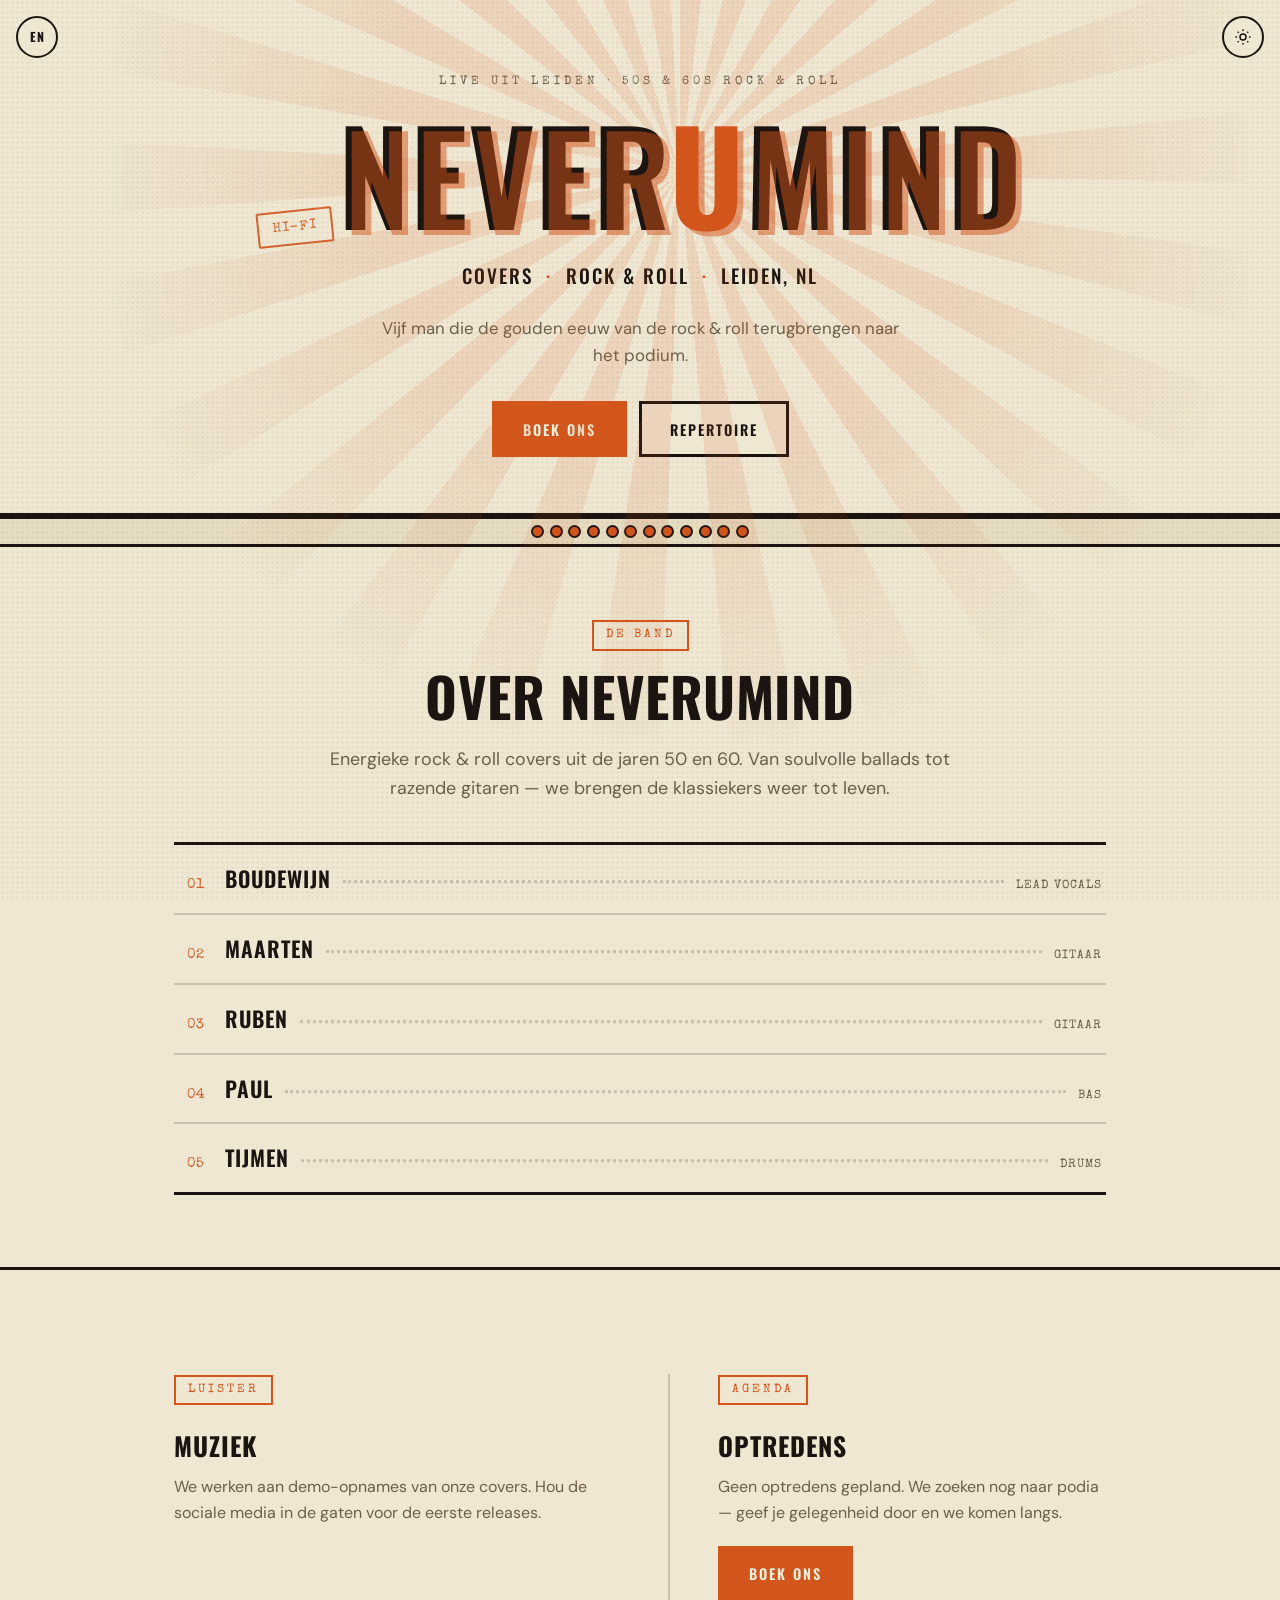
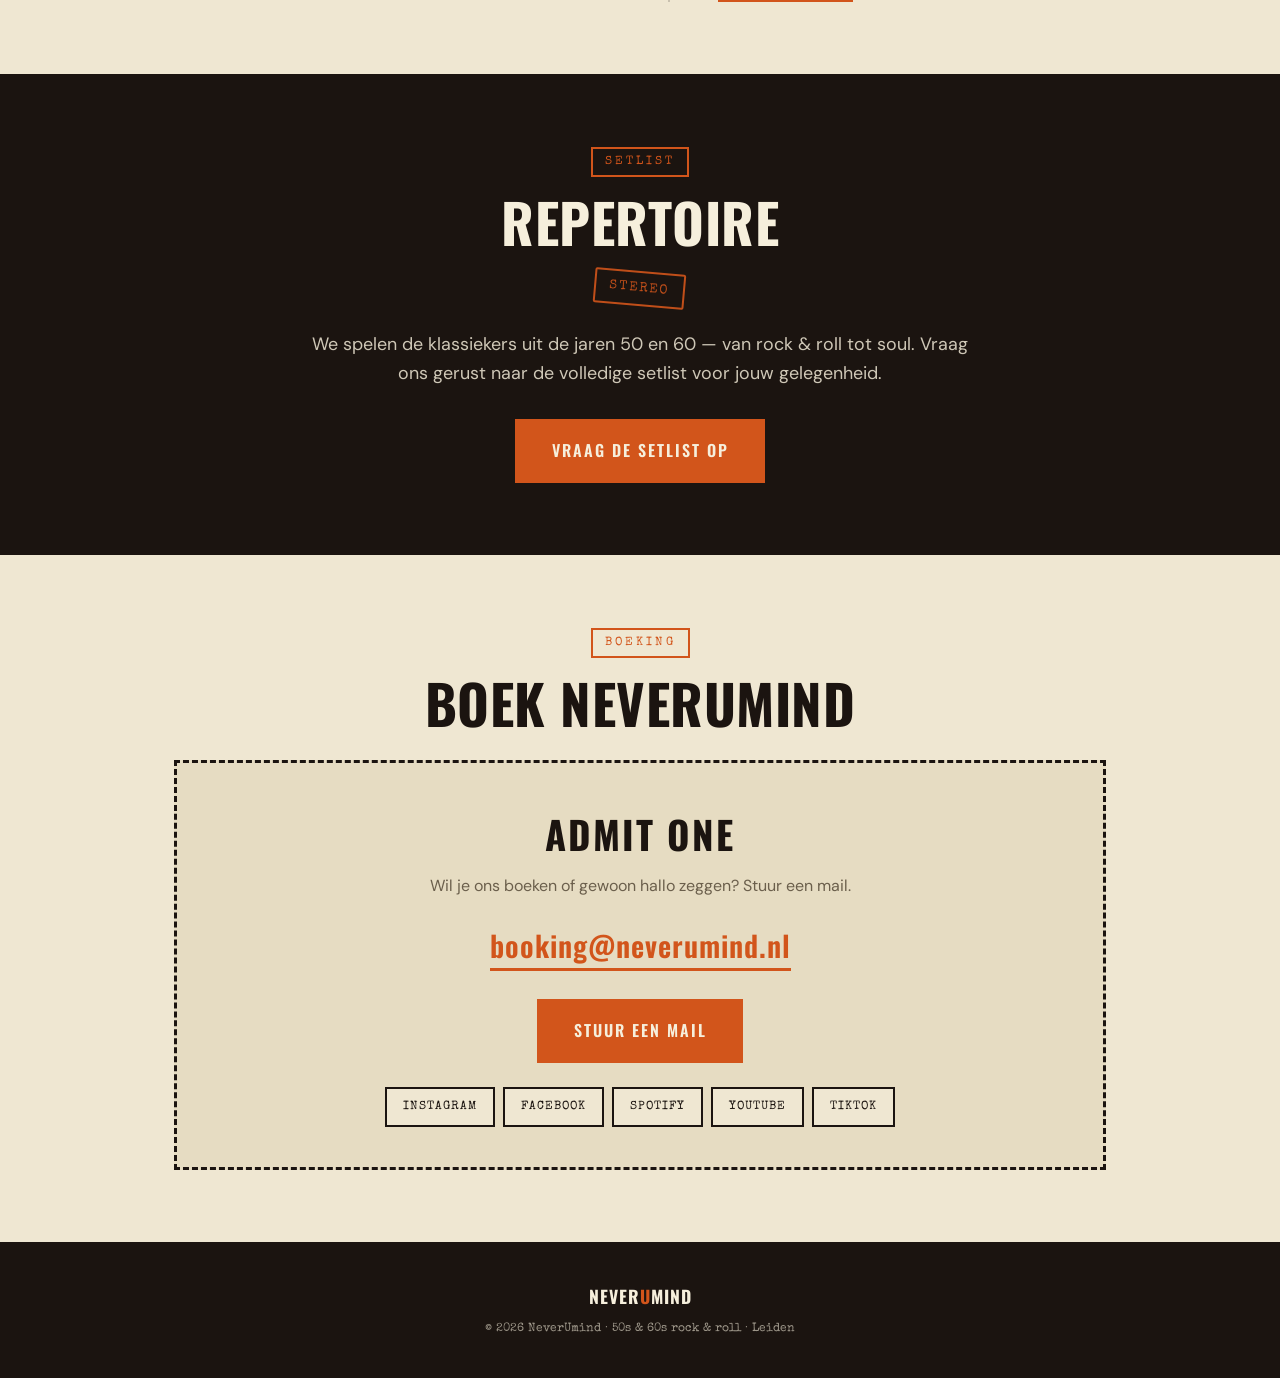
==== index.html @ 219b81b0 "first setup nerverumind.nl" ====
<!DOCTYPE html>
<html lang="nl">
<head>
  <meta charset="UTF-8" />
  <meta name="viewport" content="width=device-width, initial-scale=1.0" />
  <title>NeverUmind — 50s & 60s rock & roll covers · Leiden</title>
  <meta name="description" content="NeverUmind — 50s & 60s rock & roll covers. Uit Leiden. Boek ons, luister en volg." />
  <meta name="theme-color" content="#d2551b" />
  <meta property="og:type" content="website" />
  <meta property="og:title" content="NeverUmind — 50s & 60s rock & roll covers" />
  <meta property="og:description" content="50s & 60s rock & roll covers. Uit Leiden." />
  <meta property="og:image" content="assets/favicon.svg" />
  <meta property="og:locale" content="nl_NL" />
  <meta property="og:locale:alternate" content="en_GB" />
  <meta name="twitter:card" content="summary_large_image" />
  <link rel="alternate" hreflang="nl" href="https://neverumind.nl/" />
  <link rel="alternate" hreflang="en" href="https://neverumind.nl/en/" />
  <link rel="icon" href="assets/favicon.svg" />
  <link rel="apple-touch-icon" href="assets/favicon.svg" />
  <link rel="preconnect" href="https://fonts.googleapis.com" />
  <link rel="preconnect" href="https://fonts.gstatic.com" crossorigin />
  <link href="https://fonts.googleapis.com/css2?family=DM+Sans:wght@400;500;600;700&family=Oswald:wght@500;600;700&family=Special+Elite&display=swap" rel="stylesheet" />
  <link rel="stylesheet" href="css/styles.css" />
  <script>
    (function () {
      try {
        var saved = localStorage.getItem("neverumind-theme");
        var theme = saved || (window.matchMedia("(prefers-color-scheme: dark)").matches ? "dark" : "light");
        document.documentElement.setAttribute("data-theme", theme);
      } catch (e) {
        document.documentElement.setAttribute("data-theme", "light");
      }
    })();
  </script>
  <script type="application/ld+json">
  {
    "@context": "https://schema.org",
    "@type": "MusicGroup",
    "name": "NeverUmind",
    "description": "50s & 60s rock & roll covers. Uit Leiden.",
    "url": "https://neverumind.nl/",
    "image": "https://neverumind.nl/assets/favicon.svg",
    "genre": ["Rock & Roll", "Rock and Roll", "Covers", "1950s", "1960s"],
    "foundingLocation": { "@type": "Place", "name": "Leiden, Nederland" },
    "member": [
      { "@type": "Person", "name": "Boudewijn", "roleName": "Lead Vocals" },
      { "@type": "Person", "name": "Maarten", "roleName": "Gitaar" },
      { "@type": "Person", "name": "Ruben", "roleName": "Gitaar" },
      { "@type": "Person", "name": "Paul", "roleName": "Bas" },
      { "@type": "Person", "name": "Tijmen", "roleName": "Drums" }
    ]
  }
  </script>
</head>
<body id="top">
  <a href="#top" class="skip-link">Naar inhoud</a>
  <button class="theme-fab" type="button" aria-label="Thema wijzigen" data-theme-toggle>
    <svg class="icon icon-sun" viewBox="0 0 24 24" fill="none" stroke="currentColor" stroke-width="2" aria-hidden="true"><circle cx="12" cy="12" r="4"/><path d="M12 2v2M12 20v2M4.93 4.93l1.41 1.41M17.66 17.66l1.41 1.41M2 12h2M20 12h2M6.34 17.66l-1.41 1.41M19.07 4.93l-1.41 1.41"/></svg>
    <svg class="icon icon-moon" viewBox="0 0 24 24" fill="none" stroke="currentColor" stroke-width="2" aria-hidden="true"><path d="M21 12.79A9 9 0 1 1 11.21 3 7 7 0 0 0 21 12.79z"/></svg>
  </button>
  <a class="lang-fab" href="en/index.html" hreflang="en" aria-label="English">EN</a>

  <main>
    <!-- Hero / showbill -->
    <section class="hero">
      <div class="container">
        <div class="hero-stage">Live uit Leiden · 50s &amp; 60s rock &amp; roll</div>
        <div class="stamp stamp--hero">Hi-Fi</div>
        <div class="bill">
          <h1 class="bill-name">Never<span class="accent">U</span>mind</h1>
        </div>
        <div class="hero-sub">Covers <span class="dot">·</span> Rock &amp; Roll <span class="dot">·</span> Leiden, NL</div>
        <p class="hero-tagline">Vijf man die de gouden eeuw van de rock &amp; roll terugbrengen naar het podium.</p>
        <div class="hero-cta">
          <a href="#contact" class="btn btn-primary">Boek ons</a>
          <a href="#repertoire" class="btn">Repertoire</a>
        </div>
      </div>
    </section>

    <!-- Marquee bulbs -->
    <div class="bulbs" aria-hidden="true">
      <span></span><span></span><span></span><span></span><span></span><span></span><span></span><span></span><span></span><span></span><span></span><span></span>
    </div>

    <!-- About / cast -->
    <section class="section" id="over">
      <div class="container center">
        <span class="eyebrow">De band</span>
        <h2 class="h-display section-title">Over NeverUmind</h2>
        <p class="lead">Energieke rock &amp; roll covers uit de jaren 50 en 60. Van soulvolle ballads tot razende gitaren — we brengen de klassiekers weer tot leven.</p>

        <ul class="cast">
          <li class="cast-item">
            <span class="cast-num">01</span>
            <span class="cast-name">Boudewijn</span>
            <span class="cast-leader" aria-hidden="true"></span>
            <span class="cast-role">Lead Vocals</span>
          </li>
          <li class="cast-item">
            <span class="cast-num">02</span>
            <span class="cast-name">Maarten</span>
            <span class="cast-leader" aria-hidden="true"></span>
            <span class="cast-role">Gitaar</span>
          </li>
          <li class="cast-item">
            <span class="cast-num">03</span>
            <span class="cast-name">Ruben</span>
            <span class="cast-leader" aria-hidden="true"></span>
            <span class="cast-role">Gitaar</span>
          </li>
          <li class="cast-item">
            <span class="cast-num">04</span>
            <span class="cast-name">Paul</span>
            <span class="cast-leader" aria-hidden="true"></span>
            <span class="cast-role">Bas</span>
          </li>
          <li class="cast-item">
            <span class="cast-num">05</span>
            <span class="cast-name">Tijmen</span>
            <span class="cast-leader" aria-hidden="true"></span>
            <span class="cast-role">Drums</span>
          </li>
        </ul>
      </div>
    </section>

    <!-- Music | Shows -->
    <section class="section" style="border-top:3px solid var(--ink);">
      <div class="container">
        <div class="two-up">
          <div id="muziek">
            <span class="eyebrow">Luister</span>
            <h2 class="block-title">Muziek</h2>
            <p>We werken aan demo-opnames van onze covers. Hou de sociale media in de gaten voor de eerste releases.</p>
          </div>
          <div id="optredens">
            <span class="eyebrow">Agenda</span>
            <h2 class="block-title">Optredens</h2>
            <p>Geen optredens gepland. We zoeken nog naar podia — geef je gelegenheid door en we komen langs.</p>
            <a href="#contact" class="btn btn-primary">Boek ons</a>
          </div>
        </div>
      </div>
    </section>

    <!-- Repertoire (feature) -->
    <section class="section feature" id="repertoire">
      <div class="container center">
        <span class="eyebrow">Setlist</span>
        <h2 class="h-display section-title">Repertoire</h2>
        <div class="stamp stamp--rot-r">Stereo</div>
        <p class="lead">We spelen de klassiekers uit de jaren 50 en 60 — van rock &amp; roll tot soul. Vraag ons gerust naar de volledige setlist voor jouw gelegenheid.</p>
        <a href="#contact" class="btn btn-primary btn--lg" style="margin-top:2rem;">Vraag de setlist op</a>
      </div>
    </section>

    <!-- Contact (ticket) -->
    <section class="section" id="contact">
      <div class="container center">
        <span class="eyebrow">Boeking</span>
        <h2 class="h-display section-title">Boek NeverUmind</h2>
        <div class="ticket">
          <div class="ticket-title">Admit one</div>
          <p class="ticket-sub">Wil je ons boeken of gewoon hallo zeggen? Stuur een mail.</p>
          <!-- TODO: vervang door echt boekingsadres zodra beschikbaar -->
          <a href="mailto:booking@neverumind.nl" class="ticket-email">booking@neverumind.nl</a>
          <div>
            <a href="mailto:booking@neverumind.nl" class="btn btn-primary btn--lg">Stuur een mail</a>
          </div>
          <!-- TODO: vervang door echte profiel-URL's zodra beschikbaar -->
          <ul class="social-list">
            <li><a href="https://instagram.com/" target="_blank" rel="noopener">Instagram</a></li>
            <li><a href="https://facebook.com/" target="_blank" rel="noopener">Facebook</a></li>
            <li><a href="https://open.spotify.com/" target="_blank" rel="noopener">Spotify</a></li>
            <li><a href="https://youtube.com/" target="_blank" rel="noopener">YouTube</a></li>
            <li><a href="https://tiktok.com/" target="_blank" rel="noopener">TikTok</a></li>
          </ul>
        </div>
      </div>
    </section>
  </main>

  <footer class="site-footer">
    <div class="container">
      <div class="footer-grid">
        <div class="footer-brand">Never<span class="accent">U</span>mind</div>
        <div class="footer-copy">© <span id="year"></span> NeverUmind · 50s &amp; 60s rock &amp; roll · Leiden</div>
      </div>
    </div>
  </footer>

  <script>document.getElementById("year").textContent = new Date().getFullYear();</script>
  <script src="js/main.js"></script>
</body>
</html>
---- css/styles.css ----
/* =========================================================
   NeverUmind — "Gig-flyer screenprint"
   2-color screenprinted poster: orange + ink on warm paper
   50s/60s rock & roll covers — Leiden
   ========================================================= */

:root {
  --paper: #efe7d2;
  --paper-2: #e6dcc2;
  --ink: #1b1410;
  --orange: #d2551b;
  --orange-dim: #a8401a;
  --cream: #f6efdc;
  --muted: #6b5f4c;

  --rule: rgba(27, 20, 16, 0.18);
  --halftone: rgba(27, 20, 16, 0.05);
  --header-bg: rgba(239, 231, 210, 0.9);

  /* Always-dark band background for inverted panels (footer, feature, skip-link).
     Stays dark in both themes so cream text keeps contrast when --ink flips. */
  --band-bg: #1b1410;

  --font-display: "Oswald", "Arial Narrow", sans-serif;
  --font-body: "DM Sans", system-ui, sans-serif;
  --font-stamp: "Special Elite", "Courier New", monospace;

  --maxw: 980px;
}

/* Dark mode = printed on dark stock (deep ink, orange stays) */
:root[data-theme="dark"] {
  --paper: #14100c;
  --paper-2: #1c1611;
  --ink: #ece3cc;
  --cream: #f6efdc;
  --muted: #a89a80;
  --rule: rgba(236, 227, 204, 0.16);
  --halftone: rgba(236, 227, 204, 0.04);
  --header-bg: rgba(20, 16, 12, 0.88);
  --band-bg: #0b0805; /* deep ink, neutral — stays dark in both themes */
  color-scheme: dark;
}
:root[data-theme="light"] { color-scheme: light; }

* { box-sizing: border-box; margin: 0; padding: 0; }

html { scroll-behavior: smooth; -webkit-text-size-adjust: 100%; }

body {
  font-family: var(--font-body);
  color: var(--ink);
  background: var(--paper);
  line-height: 1.6;
  overflow-x: hidden;
  position: relative;
}

/* Halftone dot field — the screenprint tell */
body::before {
  content: "";
  position: fixed;
  inset: 0;
  background-image: radial-gradient(var(--halftone) 1px, transparent 1.4px);
  background-size: 5px 5px;
  pointer-events: none;
  z-index: 0;
}

img { max-width: 100%; display: block; }
a { color: var(--ink); text-decoration: none; border-bottom: 2px solid var(--orange); }
a:hover { color: var(--orange); }
::selection { background: var(--orange); color: var(--cream); }

a:focus-visible, button:focus-visible {
  outline: 3px solid var(--orange);
  outline-offset: 2px;
  border-radius: 2px;
}

/* ---------- Skip link ---------- */
.skip-link {
  position: absolute; top: -100px; left: 1rem; z-index: 200;
  background: var(--band-bg); color: var(--cream);
  padding: 0.75rem 1.25rem;
  font-family: var(--font-stamp); font-size: 0.8rem;
  text-transform: uppercase; letter-spacing: 1px;
  border: 0; transition: top 0.15s;
}
.skip-link:focus { top: 0.75rem; }

/* ---------- Floating theme toggle ---------- */
.theme-fab {
  position: fixed; top: 1rem; right: 1rem; z-index: 100;
  width: 42px; height: 42px;
  display: inline-flex; align-items: center; justify-content: center;
  background: var(--header-bg); backdrop-filter: blur(8px);
  border: 2px solid var(--ink); border-radius: 999px;
  color: var(--ink); cursor: pointer; touch-action: manipulation;
}
.theme-fab:hover { color: var(--orange); border-color: var(--orange); }
.theme-fab .icon { width: 18px; height: 18px; display: inline-block; }
.theme-fab .icon-moon { display: none; }
.theme-fab .icon-sun { display: inline-block; }
[data-theme="dark"] .theme-fab .icon-sun { display: none; }
[data-theme="dark"] .theme-fab .icon-moon { display: inline-block; }

/* ---------- Floating language switch (mirrors theme-fab, top-left) ---------- */
.lang-fab {
  position: fixed; top: 1rem; left: 1rem; z-index: 100;
  min-width: 42px; height: 42px;
  display: inline-flex; align-items: center; justify-content: center;
  padding: 0 0.7rem;
  background: var(--header-bg); backdrop-filter: blur(8px);
  border: 2px solid var(--ink); border-radius: 999px;
  color: var(--ink);
  font-family: var(--font-display); font-weight: 700;
  text-transform: uppercase; letter-spacing: 1px; font-size: 0.78rem;
  border-bottom: 2px solid var(--ink);
  touch-action: manipulation;
}
.lang-fab:hover { color: var(--orange); border-color: var(--orange); }

/* ---------- Layout ---------- */
.container {
  width: 100%; max-width: var(--maxw);
  margin: 0 auto; padding: 0 1.5rem;
  position: relative; z-index: 1;
}

.section { padding: 4.5rem 0; position: relative; z-index: 1; scroll-margin-top: 1.5rem; }

.center { text-align: center; }

/* Eyebrow stamp */
.eyebrow {
  display: inline-block;
  font-family: var(--font-stamp);
  text-transform: uppercase; letter-spacing: 3px; font-size: 0.72rem;
  color: var(--orange);
  border: 2px solid var(--orange);
  padding: 0.25rem 0.75rem;
  margin-bottom: 1.25rem;
}

/* Display heading */
.h-display {
  font-family: var(--font-display);
  font-weight: 700;
  text-transform: uppercase;
  line-height: 0.92;
  letter-spacing: 0.5px;
}

.section-title { font-size: clamp(2rem, 7vw, 3.4rem); margin-bottom: 1.5rem; }

.lead { font-size: 1.12rem; max-width: 56ch; color: var(--muted); }
.center .lead { margin-left: auto; margin-right: auto; }

/* ---------- Marquee-bulb divider ---------- */
.bulbs {
  display: flex; align-items: center; justify-content: center;
  gap: 0.6rem; margin: 0; padding: 0.5rem 0;
  border-top: 3px solid var(--ink); border-bottom: 3px solid var(--ink);
  background: var(--paper-2);
}
.bulbs span {
  width: 9px; height: 9px; border-radius: 50%;
  background: var(--orange);
  box-shadow: 0 0 0 2px var(--ink);
}

/* ---------- Hero (showbill) ---------- */
.hero {
  padding: 4.5rem 0 3.5rem;
  text-align: center;
  position: relative; z-index: 1;
  border-bottom: 3px solid var(--ink);
}

.hero-stage {
  font-family: var(--font-stamp);
  text-transform: uppercase; letter-spacing: 4px; font-size: 0.78rem;
  color: var(--muted);
  margin-bottom: 1.5rem;
}

/* Misregistered-print echo on the wordmark (signature) */
.bill {
  position: relative;
  display: inline-block;
  margin: 0 auto;
}
/* Atomic-age starburst behind the wordmark (mid-century ad graphic) */
.bill::after {
  content: "";
  position: absolute;
  top: 50%; left: 50%;
  width: 165%; aspect-ratio: 1;
  transform: translate(-50%, -50%);
  background: repeating-conic-gradient(var(--orange) 0deg 7deg, transparent 7deg 14deg);
  opacity: 0.12;
  z-index: 0;
  -webkit-mask: radial-gradient(circle, #000 0%, #000 38%, transparent 74%);
  mask: radial-gradient(circle, #000 0%, #000 38%, transparent 74%);
  pointer-events: none;
}
.bill-name {
  font-family: var(--font-display);
  font-weight: 700;
  text-transform: uppercase;
  font-size: clamp(3rem, 16vw, 8rem);
  line-height: 0.88;
  letter-spacing: 0.5px;
  position: relative;
  z-index: 2;
  color: var(--ink);
}
.bill-name::before {
  content: "NEVERUMIND";
  position: absolute; left: 6px; top: 5px; z-index: 1;
  color: var(--orange);
  opacity: 0.5;
}
.bill-name .accent { color: var(--orange); }

.hero-sub {
  font-family: var(--font-display);
  font-weight: 500;
  text-transform: uppercase;
  letter-spacing: 2px;
  font-size: clamp(0.9rem, 2.4vw, 1.2rem);
  margin-top: 1rem;
  color: var(--ink);
}
.hero-sub .dot { color: var(--orange); margin: 0 0.4rem; }

.hero-tagline {
  max-width: 44ch;
  margin: 1.5rem auto 2rem;
  color: var(--muted);
  font-size: 1.05rem;
}

.hero-cta { display: inline-flex; flex-wrap: wrap; gap: 0.75rem; justify-content: center; }

/* ---------- Rubber-stamp accents (ink impressions on the flyer) ---------- */
.stamp {
  display: inline-block;
  font-family: var(--font-stamp);
  text-transform: uppercase;
  letter-spacing: 2px;
  font-size: 0.82rem;
  color: var(--orange);
  border: 2px solid var(--orange);
  padding: 0.3rem 0.85rem;
  transform: rotate(-6deg);
  opacity: 0.9;
  background: transparent;
  border-radius: 2px;
}
.stamp--rot-r { transform: rotate(5deg); }
.stamp--hero { margin: 1.4rem 0 0; }
.feature .stamp { margin-bottom: 1.5rem; }

/* ---------- Buttons ---------- */
.btn {
  display: inline-block;
  font-family: var(--font-display);
  font-weight: 600;
  text-transform: uppercase; letter-spacing: 2px; font-size: 0.9rem;
  padding: 0.85rem 1.75rem;
  border: 3px solid var(--ink);
  background: var(--paper);
  color: var(--ink);
  transition: background 0.12s, color 0.12s;
  touch-action: manipulation; cursor: pointer;
  border-radius: 0;
}
.btn:hover { background: var(--ink); color: var(--paper); }
.btn-primary { background: var(--orange); color: var(--cream); border-color: var(--orange); }
.btn-primary:hover { background: var(--orange-dim); border-color: var(--orange-dim); color: var(--cream); }
.btn--lg { font-size: 1rem; padding: 1rem 2.1rem; }

/* ---------- Crew (showbill cast list) ---------- */
.cast {
  list-style: none;
  margin-top: 2.5rem;
  border-top: 3px solid var(--ink);
  border-bottom: 3px solid var(--ink);
}
.cast-item {
  display: flex; align-items: baseline; gap: 0.75rem;
  padding: 1rem 0.25rem;
  border-bottom: 2px solid var(--rule);
}
.cast-item:last-child { border-bottom: 0; }
.cast-num {
  font-family: var(--font-stamp);
  font-size: 0.85rem;
  color: var(--orange);
  min-width: 2.2rem;
}
.cast-name {
  font-family: var(--font-display);
  font-weight: 600;
  text-transform: uppercase;
  letter-spacing: 1px;
  font-size: 1.35rem;
}
.cast-leader {
  flex: 1;
  border-bottom: 3px dotted var(--rule);
  transform: translateY(-0.3em);
  min-width: 1.5rem; height: 0;
}
.cast-role {
  font-family: var(--font-stamp);
  font-size: 0.78rem;
  color: var(--muted);
  text-transform: uppercase; letter-spacing: 1px;
  white-space: nowrap;
}

/* ---------- Two-up (Music | Shows) ---------- */
.two-up {
  display: grid; grid-template-columns: 1fr; gap: 2.5rem;
  margin-top: 2rem;
}
.block-title {
  font-family: var(--font-display);
  font-weight: 700; text-transform: uppercase; letter-spacing: 1px;
  font-size: 1.6rem; margin-bottom: 0.5rem;
}
.block-title .dot { color: var(--orange); }
.two-up p { color: var(--muted); max-width: 40ch; }
.two-up .btn { margin-top: 1.25rem; }

/* ---------- Feature band (Repertoire) ---------- */
.feature {
  background: var(--band-bg);
  color: var(--cream);
}
.feature .section-title { color: var(--cream); }
.feature .lead { color: rgba(246, 239, 220, 0.82); }
.feature .eyebrow { color: var(--orange); border-color: var(--orange); }

/* ---------- Contact (ticket block) ---------- */
.ticket {
  margin-top: 2rem;
  border: 3px dashed var(--ink);
  padding: 2.5rem 1.5rem;
  background: var(--paper-2);
}
.ticket-title {
  font-family: var(--font-display);
  font-weight: 700; text-transform: uppercase; letter-spacing: 2px;
  font-size: clamp(1.6rem, 5vw, 2.4rem);
  margin-bottom: 0.5rem;
}
.ticket-sub { color: var(--muted); margin-bottom: 1.5rem; }
.ticket-email {
  display: inline-block;
  font-family: var(--font-display); font-weight: 600;
  letter-spacing: 1px; font-size: clamp(1.2rem, 4vw, 1.8rem);
  color: var(--orange);
  border-bottom: 3px solid var(--orange);
  margin-bottom: 1.75rem;
}
.ticket-email:hover { color: var(--orange-dim); border-bottom-color: var(--orange-dim); }

.social-list {
  list-style: none;
  display: flex; flex-wrap: wrap; gap: 0.5rem; justify-content: center;
  margin-top: 1.5rem;
}
.social-list a {
  display: inline-flex; align-items: center; gap: 0.4rem;
  padding: 0.5rem 1rem;
  border: 2px solid var(--ink);
  background: var(--paper);
  color: var(--ink);
  font-family: var(--font-stamp); font-size: 0.78rem;
  text-transform: uppercase; letter-spacing: 1px;
  border-bottom: 2px solid var(--ink);
  touch-action: manipulation;
}
.social-list a:hover { background: var(--orange); color: var(--cream); border-color: var(--orange); }

/* ---------- Footer ---------- */
.site-footer {
  background: var(--band-bg);
  color: var(--cream);
  padding: 2.5rem 0;
  position: relative; z-index: 1;
}
.site-footer a { color: var(--cream); border-bottom: 2px solid var(--orange); }
.site-footer a:hover { color: var(--orange); }
.footer-grid {
  display: flex; flex-direction: column; align-items: center; gap: 0.6rem;
  text-align: center;
}
.footer-brand {
  font-family: var(--font-display); font-weight: 700;
  text-transform: uppercase; letter-spacing: 1px;
  font-size: 1.1rem;
}
.footer-brand .accent { color: var(--orange); }
.footer-copy {
  font-family: var(--font-stamp); font-size: 0.72rem;
  opacity: 0.6;
}

/* ---------- Responsive ---------- */
@media (max-width: 760px) {
  .section { padding: 3rem 0; }
  .cast-name { font-size: 1.15rem; }
  .bill-name::before { left: 4px; top: 3px; }
}

@media (min-width: 720px) {
  .two-up { grid-template-columns: 1fr 1fr; gap: 3.5rem; }
  .two-up > div + div { border-left: 2px solid var(--rule); padding-left: 3rem; }
}

/* ---------- Reduced motion ---------- */
@media (prefers-reduced-motion: reduce) {
  html { scroll-behavior: auto; }
  * { transition: none !important; animation: none !important; }
}
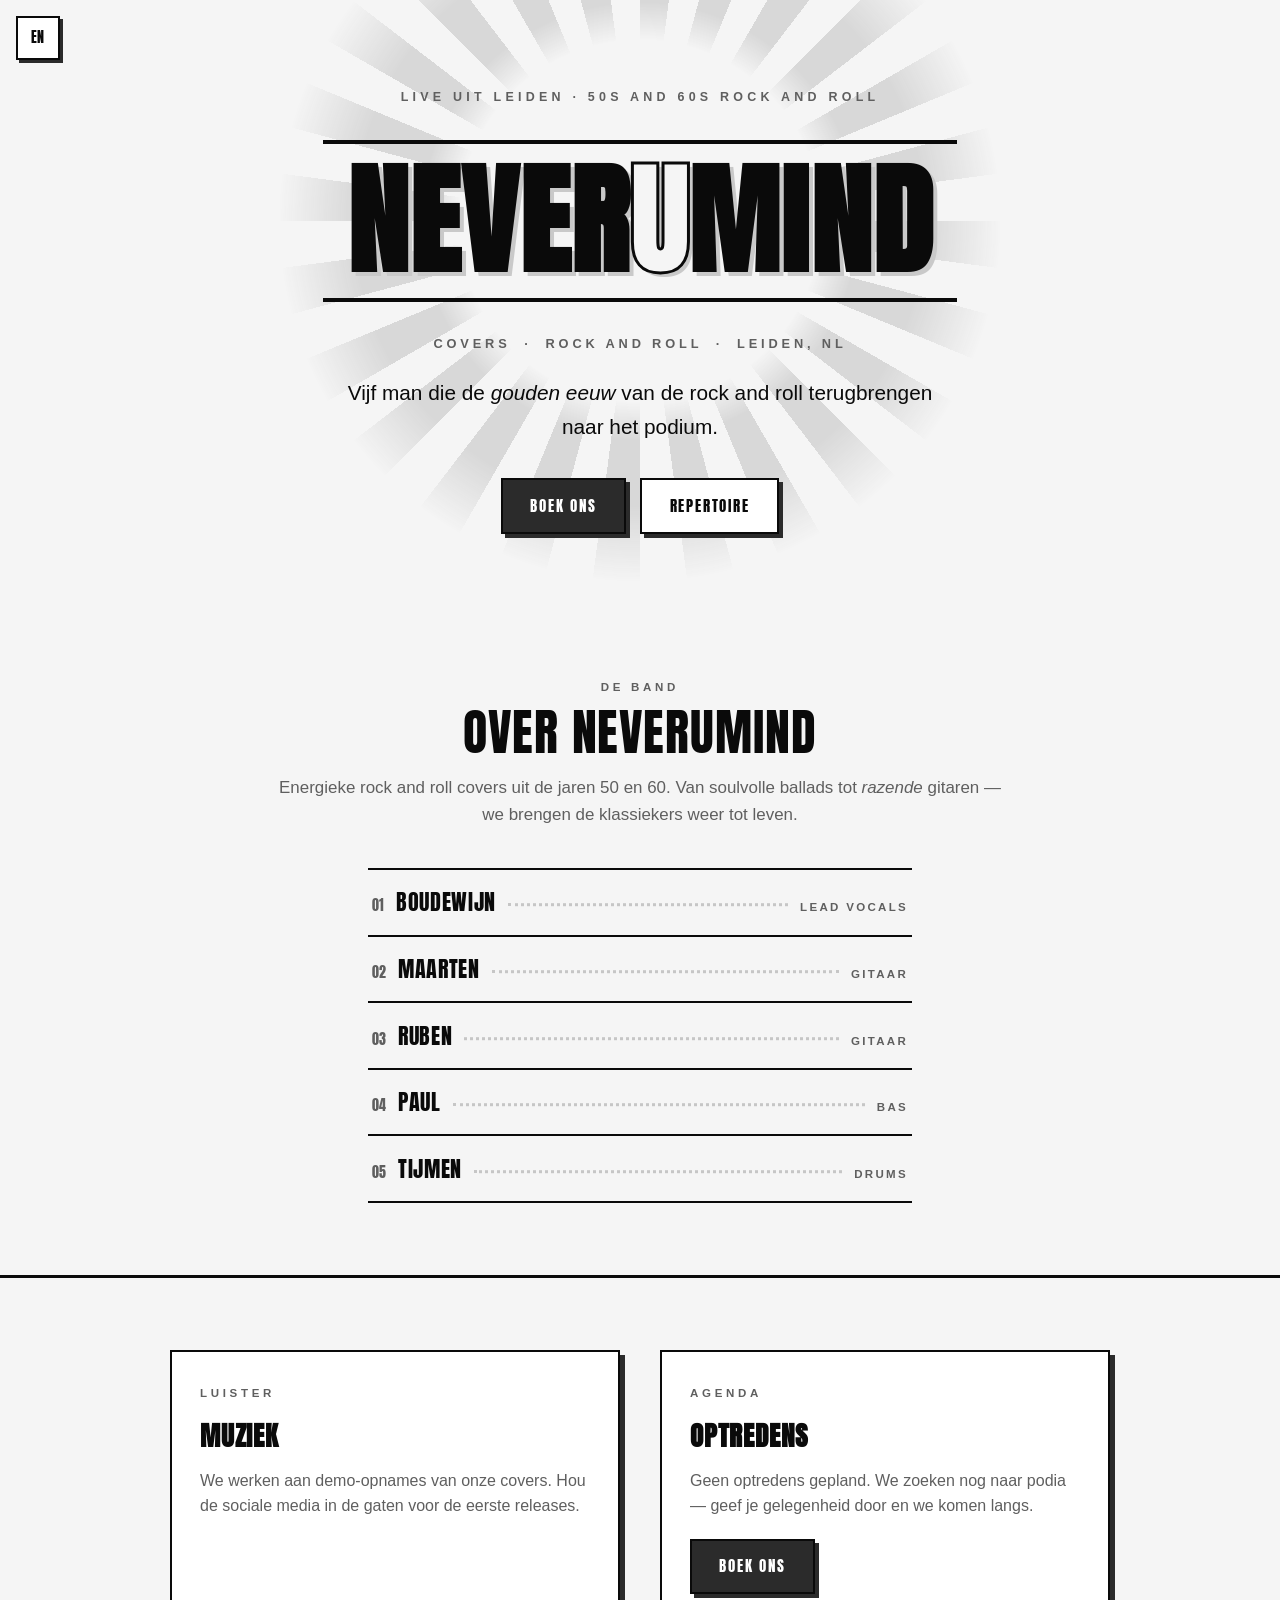
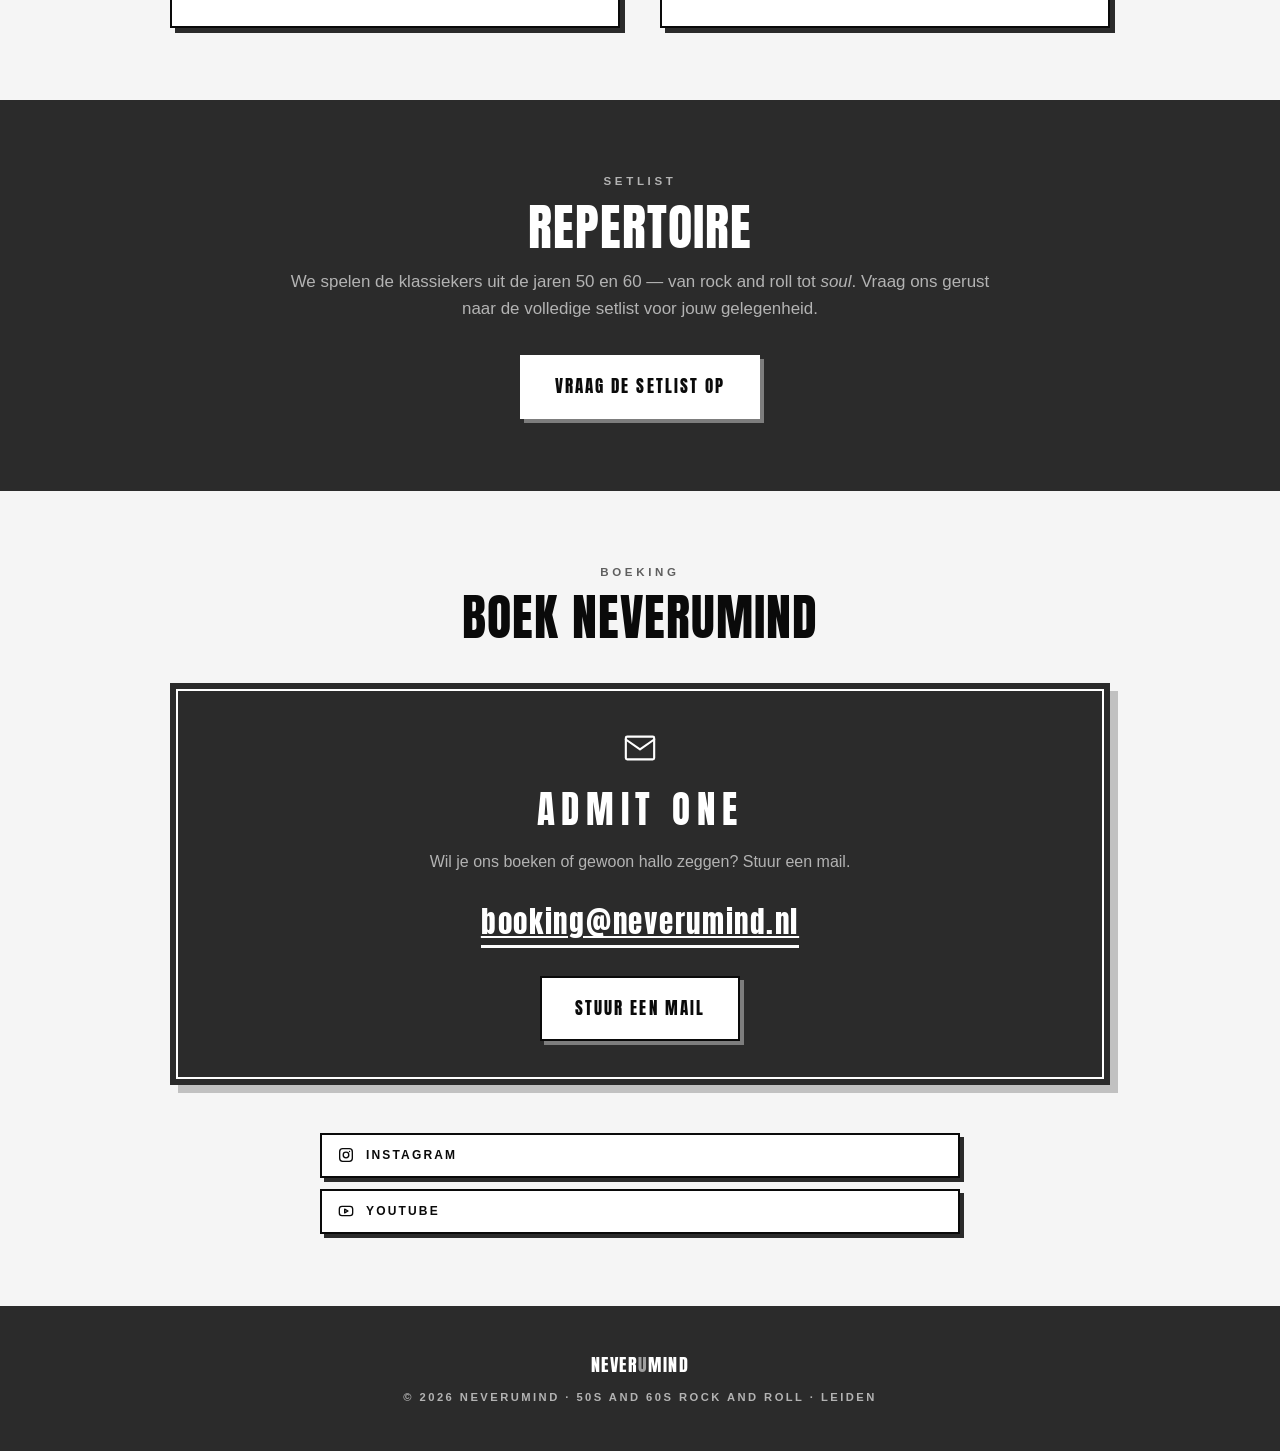
==== commit 8a6fe6d8: "change to monochrome" ====
--- a/index.html
+++ b/index.html
@@ -5,7 +5,7 @@
   <meta name="viewport" content="width=device-width, initial-scale=1.0" />
   <title>NeverUmind — 50s & 60s rock & roll covers · Leiden</title>
   <meta name="description" content="NeverUmind — 50s & 60s rock & roll covers. Uit Leiden. Boek ons, luister en volg." />
-  <meta name="theme-color" content="#d2551b" />
+  <meta name="theme-color" content="#f5f5f5" />
   <meta property="og:type" content="website" />
   <meta property="og:title" content="NeverUmind — 50s & 60s rock & roll covers" />
   <meta property="og:description" content="50s & 60s rock & roll covers. Uit Leiden." />
@@ -19,19 +19,8 @@
   <link rel="apple-touch-icon" href="assets/favicon.svg" />
   <link rel="preconnect" href="https://fonts.googleapis.com" />
   <link rel="preconnect" href="https://fonts.gstatic.com" crossorigin />
-  <link href="https://fonts.googleapis.com/css2?family=DM+Sans:wght@400;500;600;700&family=Oswald:wght@500;600;700&family=Special+Elite&display=swap" rel="stylesheet" />
+  <link href="https://fonts.googleapis.com/css2?family=Anton&display=swap" rel="stylesheet" />
   <link rel="stylesheet" href="css/styles.css" />
-  <script>
-    (function () {
-      try {
-        var saved = localStorage.getItem("neverumind-theme");
-        var theme = saved || (window.matchMedia("(prefers-color-scheme: dark)").matches ? "dark" : "light");
-        document.documentElement.setAttribute("data-theme", theme);
-      } catch (e) {
-        document.documentElement.setAttribute("data-theme", "light");
-      }
-    })();
-  </script>
   <script type="application/ld+json">
   {
     "@context": "https://schema.org",
@@ -54,23 +43,18 @@
 </head>
 <body id="top">
   <a href="#top" class="skip-link">Naar inhoud</a>
-  <button class="theme-fab" type="button" aria-label="Thema wijzigen" data-theme-toggle>
-    <svg class="icon icon-sun" viewBox="0 0 24 24" fill="none" stroke="currentColor" stroke-width="2" aria-hidden="true"><circle cx="12" cy="12" r="4"/><path d="M12 2v2M12 20v2M4.93 4.93l1.41 1.41M17.66 17.66l1.41 1.41M2 12h2M20 12h2M6.34 17.66l-1.41 1.41M19.07 4.93l-1.41 1.41"/></svg>
-    <svg class="icon icon-moon" viewBox="0 0 24 24" fill="none" stroke="currentColor" stroke-width="2" aria-hidden="true"><path d="M21 12.79A9 9 0 1 1 11.21 3 7 7 0 0 0 21 12.79z"/></svg>
-  </button>
   <a class="lang-fab" href="en/index.html" hreflang="en" aria-label="English">EN</a>
 
   <main>
     <!-- Hero / showbill -->
     <section class="hero">
       <div class="container">
-        <div class="hero-stage">Live uit Leiden · 50s &amp; 60s rock &amp; roll</div>
-        <div class="stamp stamp--hero">Hi-Fi</div>
+        <div class="hero-stage">Live uit Leiden · 50s and 60s rock and roll</div>
         <div class="bill">
           <h1 class="bill-name">Never<span class="accent">U</span>mind</h1>
         </div>
-        <div class="hero-sub">Covers <span class="dot">·</span> Rock &amp; Roll <span class="dot">·</span> Leiden, NL</div>
-        <p class="hero-tagline">Vijf man die de gouden eeuw van de rock &amp; roll terugbrengen naar het podium.</p>
+        <div class="hero-sub">Covers <span class="dot">·</span> Rock and Roll <span class="dot">·</span> Leiden, NL</div>
+        <p class="hero-tagline">Vijf man die de <em>gouden eeuw</em> van de rock and roll terugbrengen naar het podium.</p>
         <div class="hero-cta">
           <a href="#contact" class="btn btn-primary">Boek ons</a>
           <a href="#repertoire" class="btn">Repertoire</a>
@@ -78,17 +62,12 @@
       </div>
     </section>
 
-    <!-- Marquee bulbs -->
-    <div class="bulbs" aria-hidden="true">
-      <span></span><span></span><span></span><span></span><span></span><span></span><span></span><span></span><span></span><span></span><span></span><span></span>
-    </div>
-
     <!-- About / cast -->
     <section class="section" id="over">
       <div class="container center">
         <span class="eyebrow">De band</span>
         <h2 class="h-display section-title">Over NeverUmind</h2>
-        <p class="lead">Energieke rock &amp; roll covers uit de jaren 50 en 60. Van soulvolle ballads tot razende gitaren — we brengen de klassiekers weer tot leven.</p>
+        <p class="lead">Energieke rock and roll covers uit de jaren 50 en 60. Van soulvolle ballads tot <em>razende</em> gitaren — we brengen de klassiekers weer tot leven.</p>
 
         <ul class="cast">
           <li class="cast-item">
@@ -121,7 +100,7 @@
             <span class="cast-leader" aria-hidden="true"></span>
             <span class="cast-role">Drums</span>
           </li>
-        </ul>
+      </ul>
       </div>
     </section>
 
@@ -149,34 +128,35 @@
       <div class="container center">
         <span class="eyebrow">Setlist</span>
         <h2 class="h-display section-title">Repertoire</h2>
-        <div class="stamp stamp--rot-r">Stereo</div>
-        <p class="lead">We spelen de klassiekers uit de jaren 50 en 60 — van rock &amp; roll tot soul. Vraag ons gerust naar de volledige setlist voor jouw gelegenheid.</p>
+        <p class="lead">We spelen de klassiekers uit de jaren 50 en 60 — van rock and roll tot <em>soul</em>. Vraag ons gerust naar de volledige setlist voor jouw gelegenheid.</p>
         <a href="#contact" class="btn btn-primary btn--lg" style="margin-top:2rem;">Vraag de setlist op</a>
       </div>
     </section>
 
-    <!-- Contact (ticket) -->
+    <!-- Contact (black banner + social rows) -->
     <section class="section" id="contact">
       <div class="container center">
         <span class="eyebrow">Boeking</span>
         <h2 class="h-display section-title">Boek NeverUmind</h2>
+
+        <!-- Black banner: contact info + envelope -->
         <div class="ticket">
+          <svg class="ticket-icon" viewBox="0 0 24 24" fill="none" stroke="currentColor" stroke-width="1.5" stroke-linecap="round" stroke-linejoin="round" aria-hidden="true"><rect x="2" y="4" width="20" height="16" rx="1"/><polyline points="22,6 12,13 2,6"/></svg>
           <div class="ticket-title">Admit one</div>
           <p class="ticket-sub">Wil je ons boeken of gewoon hallo zeggen? Stuur een mail.</p>
           <!-- TODO: vervang door echt boekingsadres zodra beschikbaar -->
           <a href="mailto:booking@neverumind.nl" class="ticket-email">booking@neverumind.nl</a>
           <div>
-            <a href="mailto:booking@neverumind.nl" class="btn btn-primary btn--lg">Stuur een mail</a>
+            <a href="mailto:booking@neverumind.nl" class="btn btn--lg">Stuur een mail</a>
           </div>
-          <!-- TODO: vervang door echte profiel-URL's zodra beschikbaar -->
-          <ul class="social-list">
-            <li><a href="https://instagram.com/" target="_blank" rel="noopener">Instagram</a></li>
-            <li><a href="https://facebook.com/" target="_blank" rel="noopener">Facebook</a></li>
-            <li><a href="https://open.spotify.com/" target="_blank" rel="noopener">Spotify</a></li>
-            <li><a href="https://youtube.com/" target="_blank" rel="noopener">YouTube</a></li>
-            <li><a href="https://tiktok.com/" target="_blank" rel="noopener">TikTok</a></li>
-          </ul>
         </div>
+
+        <!-- Contact rows -->
+        <!-- TODO: vervang door echte profiel-URL's zodra beschikbaar -->
+        <ul class="social-list">
+          <li><a href="https://instagram.com/" target="_blank" rel="noopener"><svg class="social-icon" viewBox="0 0 24 24" fill="none" stroke="currentColor" stroke-width="2" stroke-linecap="round" stroke-linejoin="round" aria-hidden="true"><rect x="2.5" y="2.5" width="19" height="19" rx="4.5"/><circle cx="12" cy="12" r="4.2"/><line x1="17.3" y1="6.7" x2="17.31" y2="6.7"/></svg>Instagram</a></li>
+          <li><a href="https://youtube.com/" target="_blank" rel="noopener"><svg class="social-icon" viewBox="0 0 24 24" fill="none" stroke="currentColor" stroke-width="2" stroke-linecap="round" stroke-linejoin="round" aria-hidden="true"><rect x="2" y="5" width="20" height="14" rx="4"/><path d="M10 9.2l5 2.8-5 2.8z"/></svg>YouTube</a></li>
+        </ul>
       </div>
     </section>
   </main>
@@ -185,12 +165,11 @@
     <div class="container">
       <div class="footer-grid">
         <div class="footer-brand">Never<span class="accent">U</span>mind</div>
-        <div class="footer-copy">© <span id="year"></span> NeverUmind · 50s &amp; 60s rock &amp; roll · Leiden</div>
+        <div class="footer-copy">© <span id="year"></span> NeverUmind · 50s and 60s rock and roll · Leiden</div>
       </div>
     </div>
   </footer>
 
   <script>document.getElementById("year").textContent = new Date().getFullYear();</script>
-  <script src="js/main.js"></script>
 </body>
 </html>
--- a/css/styles.css
+++ b/css/styles.css
@@ -1,47 +1,35 @@
 /* =========================================================
-   NeverUmind — "Gig-flyer screenprint"
-   2-color screenprinted poster: orange + ink on warm paper
-   50s/60s rock & roll covers — Leiden
+   NeverUmind — refined monochrome flyer
+   Black ink on light paper. Flat surfaces, hard offset
+   "letterpress" shadows, Anton display type set between
+   heavy rules. No textures, no dark mode, no color.
    ========================================================= */
 
 :root {
-  --paper: #efe7d2;
-  --paper-2: #e6dcc2;
-  --ink: #1b1410;
-  --orange: #d2551b;
-  --orange-dim: #a8401a;
-  --cream: #f6efdc;
-  --muted: #6b5f4c;
-
-  --rule: rgba(27, 20, 16, 0.18);
-  --halftone: rgba(27, 20, 16, 0.05);
-  --header-bg: rgba(239, 231, 210, 0.9);
-
-  /* Always-dark band background for inverted panels (footer, feature, skip-link).
-     Stays dark in both themes so cream text keeps contrast when --ink flips. */
-  --band-bg: #1b1410;
-
-  --font-display: "Oswald", "Arial Narrow", sans-serif;
-  --font-body: "DM Sans", system-ui, sans-serif;
-  --font-stamp: "Special Elite", "Courier New", monospace;
+  --paper: #f5f5f5;
+  --paper-2: #ebebeb;
+  --ink: #0a0a0a;
+  --muted: #5f5f5f;
+  --rule: rgba(10, 10, 10, 0.2);
+
+  /* Inverted charcoal bands (feature, ticket, footer) */
+  --band-bg: #2b2b2b;
+  --band-ink: #ffffff;
+  --band-muted: #b3b3b3;
+
+  --card-bg: #ffffff;
+  --burst: #d8d8d8;      /* starburst rays behind the wordmark */
+
+  /* Hard offset shadows */
+  --shadow: #2b2b2b;      /* under light cards/buttons on paper — matches the bands */
+  --shadow-soft: #c9c9c9; /* letterpress on display type */
+  --shadow-band: #7d7d7d; /* under light elements on black bands */
+
+  --font-display: "Anton", "Arial Narrow", sans-serif;
+  --font-body: "Helvetica Neue", Helvetica, Arial, sans-serif;
 
   --maxw: 980px;
 }
-
-/* Dark mode = printed on dark stock (deep ink, orange stays) */
-:root[data-theme="dark"] {
-  --paper: #14100c;
-  --paper-2: #1c1611;
-  --ink: #ece3cc;
-  --cream: #f6efdc;
-  --muted: #a89a80;
-  --rule: rgba(236, 227, 204, 0.16);
-  --halftone: rgba(236, 227, 204, 0.04);
-  --header-bg: rgba(20, 16, 12, 0.88);
-  --band-bg: #0b0805; /* deep ink, neutral — stays dark in both themes */
-  color-scheme: dark;
-}
-:root[data-theme="light"] { color-scheme: light; }
 
 * { box-sizing: border-box; margin: 0; padding: 0; }
 
@@ -53,374 +41,406 @@
   background: var(--paper);
   line-height: 1.6;
   overflow-x: hidden;
-  position: relative;
-}
-
-/* Halftone dot field — the screenprint tell */
-body::before {
-  content: "";
+}
+
+img { max-width: 100%; display: block; }
+
+a { color: inherit; }
+
+main p a {
+  color: var(--ink);
+  text-decoration: underline;
+  text-decoration-thickness: 2px;
+  text-underline-offset: 3px;
+}
+main p a:hover { background: var(--ink); color: #fff; }
+
+::selection { background: var(--ink); color: #fff; }
+
+a:focus-visible,
+button:focus-visible {
+  outline: 3px solid var(--ink);
+  outline-offset: 2px;
+  text-decoration: none;
+}
+
+/* ---------- Utilities ---------- */
+.skip-link {
+  position: absolute;
+  left: -9999px;
+  top: 0;
+  background: var(--ink);
+  color: #fff;
+  padding: 0.75rem 1.25rem;
+  font-weight: 700;
+  font-size: 0.8rem;
+  text-transform: uppercase;
+  letter-spacing: 0.14em;
+  z-index: 100;
+}
+.skip-link:focus { left: 0; }
+
+/* Language switch — flat square, hard shadow */
+.lang-fab {
   position: fixed;
-  inset: 0;
-  background-image: radial-gradient(var(--halftone) 1px, transparent 1.4px);
-  background-size: 5px 5px;
-  pointer-events: none;
-  z-index: 0;
-}
-
-img { max-width: 100%; display: block; }
-a { color: var(--ink); text-decoration: none; border-bottom: 2px solid var(--orange); }
-a:hover { color: var(--orange); }
-::selection { background: var(--orange); color: var(--cream); }
-
-a:focus-visible, button:focus-visible {
-  outline: 3px solid var(--orange);
-  outline-offset: 2px;
-  border-radius: 2px;
-}
-
-/* ---------- Skip link ---------- */
-.skip-link {
-  position: absolute; top: -100px; left: 1rem; z-index: 200;
-  background: var(--band-bg); color: var(--cream);
-  padding: 0.75rem 1.25rem;
-  font-family: var(--font-stamp); font-size: 0.8rem;
-  text-transform: uppercase; letter-spacing: 1px;
-  border: 0; transition: top 0.15s;
-}
-.skip-link:focus { top: 0.75rem; }
-
-/* ---------- Floating theme toggle ---------- */
-.theme-fab {
-  position: fixed; top: 1rem; right: 1rem; z-index: 100;
-  width: 42px; height: 42px;
-  display: inline-flex; align-items: center; justify-content: center;
-  background: var(--header-bg); backdrop-filter: blur(8px);
-  border: 2px solid var(--ink); border-radius: 999px;
-  color: var(--ink); cursor: pointer; touch-action: manipulation;
-}
-.theme-fab:hover { color: var(--orange); border-color: var(--orange); }
-.theme-fab .icon { width: 18px; height: 18px; display: inline-block; }
-.theme-fab .icon-moon { display: none; }
-.theme-fab .icon-sun { display: inline-block; }
-[data-theme="dark"] .theme-fab .icon-sun { display: none; }
-[data-theme="dark"] .theme-fab .icon-moon { display: inline-block; }
-
-/* ---------- Floating language switch (mirrors theme-fab, top-left) ---------- */
-.lang-fab {
-  position: fixed; top: 1rem; left: 1rem; z-index: 100;
-  min-width: 42px; height: 42px;
-  display: inline-flex; align-items: center; justify-content: center;
-  padding: 0 0.7rem;
-  background: var(--header-bg); backdrop-filter: blur(8px);
-  border: 2px solid var(--ink); border-radius: 999px;
-  color: var(--ink);
-  font-family: var(--font-display); font-weight: 700;
-  text-transform: uppercase; letter-spacing: 1px; font-size: 0.78rem;
-  border-bottom: 2px solid var(--ink);
-  touch-action: manipulation;
-}
-.lang-fab:hover { color: var(--orange); border-color: var(--orange); }
-
-/* ---------- Layout ---------- */
+  top: 1rem;
+  left: 1rem;
+  z-index: 50;
+  width: 44px;
+  height: 44px;
+  display: grid;
+  place-items: center;
+  background: var(--card-bg);
+  color: var(--ink);
+  border: 2px solid var(--ink);
+  box-shadow: 3px 3px 0 var(--shadow);
+  font-family: var(--font-display);
+  font-size: 0.85rem;
+  letter-spacing: 0.06em;
+  text-decoration: none;
+}
+.lang-fab:hover {
+  transform: translate(1px, 1px);
+  box-shadow: 2px 2px 0 var(--shadow);
+}
+
 .container {
-  width: 100%; max-width: var(--maxw);
-  margin: 0 auto; padding: 0 1.5rem;
-  position: relative; z-index: 1;
-}
-
-.section { padding: 4.5rem 0; position: relative; z-index: 1; scroll-margin-top: 1.5rem; }
-
+  max-width: var(--maxw);
+  margin: 0 auto;
+  padding: 0 1.25rem;
+}
+
+.section { padding: 4.5rem 0; }
 .center { text-align: center; }
 
-/* Eyebrow stamp */
+/* Kicker */
 .eyebrow {
-  display: inline-block;
-  font-family: var(--font-stamp);
-  text-transform: uppercase; letter-spacing: 3px; font-size: 0.72rem;
-  color: var(--orange);
-  border: 2px solid var(--orange);
-  padding: 0.25rem 0.75rem;
-  margin-bottom: 1.25rem;
-}
-
-/* Display heading */
+  display: block;
+  font-size: 0.72rem;
+  font-weight: 700;
+  letter-spacing: 0.32em;
+  text-transform: uppercase;
+  color: var(--muted);
+  margin-bottom: 0.75rem;
+}
+
+/* Display type */
 .h-display {
   font-family: var(--font-display);
-  font-weight: 700;
-  text-transform: uppercase;
-  line-height: 0.92;
-  letter-spacing: 0.5px;
-}
-
-.section-title { font-size: clamp(2rem, 7vw, 3.4rem); margin-bottom: 1.5rem; }
-
-.lead { font-size: 1.12rem; max-width: 56ch; color: var(--muted); }
+  font-weight: 400;
+  text-transform: uppercase;
+  line-height: 1;
+}
+.section-title {
+  font-size: clamp(2rem, 6vw, 3.1rem);
+  letter-spacing: 0.02em;
+  margin-bottom: 1rem;
+}
+
+.lead {
+  font-size: 1.06rem;
+  color: var(--muted);
+  max-width: 46rem;
+}
 .center .lead { margin-left: auto; margin-right: auto; }
 
-/* ---------- Marquee-bulb divider ---------- */
-.bulbs {
-  display: flex; align-items: center; justify-content: center;
-  gap: 0.6rem; margin: 0; padding: 0.5rem 0;
-  border-top: 3px solid var(--ink); border-bottom: 3px solid var(--ink);
-  background: var(--paper-2);
-}
-.bulbs span {
-  width: 9px; height: 9px; border-radius: 50%;
-  background: var(--orange);
-  box-shadow: 0 0 0 2px var(--ink);
-}
-
-/* ---------- Hero (showbill) ---------- */
+em { font-style: italic; }
+
+/* ---------- Hero / handbill ---------- */
 .hero {
-  padding: 4.5rem 0 3.5rem;
+  padding: 5.5rem 0 4.5rem;
   text-align: center;
-  position: relative; z-index: 1;
-  border-bottom: 3px solid var(--ink);
-}
-
+}
 .hero-stage {
-  font-family: var(--font-stamp);
-  text-transform: uppercase; letter-spacing: 4px; font-size: 0.78rem;
-  color: var(--muted);
-  margin-bottom: 1.5rem;
-}
-
-/* Misregistered-print echo on the wordmark (signature) */
+  font-size: 0.78rem;
+  font-weight: 700;
+  letter-spacing: 0.34em;
+  text-transform: uppercase;
+  color: var(--muted);
+  margin-bottom: 2rem;
+}
+
+/* Wordmark between heavy rules, like a letterpress handbill */
 .bill {
   position: relative;
   display: inline-block;
-  margin: 0 auto;
-}
-/* Atomic-age starburst behind the wordmark (mid-century ad graphic) */
-.bill::after {
+  margin: 0 auto 2rem;
+  padding: 1rem 1.5rem;
+  border-top: 4px solid var(--ink);
+  border-bottom: 4px solid var(--ink);
+}
+
+/* Starburst rays behind the wordmark — flat gray, ring-masked so the
+   center stays clean paper and the type stays dominant */
+.bill::before {
   content: "";
   position: absolute;
-  top: 50%; left: 50%;
-  width: 165%; aspect-ratio: 1;
+  z-index: -1;
+  left: 50%;
+  top: 50%;
+  width: 150%;
+  aspect-ratio: 1;
   transform: translate(-50%, -50%);
-  background: repeating-conic-gradient(var(--orange) 0deg 7deg, transparent 7deg 14deg);
-  opacity: 0.12;
-  z-index: 0;
-  -webkit-mask: radial-gradient(circle, #000 0%, #000 38%, transparent 74%);
-  mask: radial-gradient(circle, #000 0%, #000 38%, transparent 74%);
-  pointer-events: none;
+  border-radius: 50%;
+  background: repeating-conic-gradient(
+    var(--burst) 0deg 7.5deg,
+    transparent 7.5deg 15deg
+  );
+  -webkit-mask: radial-gradient(closest-side, transparent 38%, #000 46%, #000 60%, transparent 76%);
+  mask: radial-gradient(closest-side, transparent 38%, #000 46%, #000 60%, transparent 76%);
 }
 .bill-name {
   font-family: var(--font-display);
-  font-weight: 700;
-  text-transform: uppercase;
-  font-size: clamp(3rem, 16vw, 8rem);
-  line-height: 0.88;
-  letter-spacing: 0.5px;
-  position: relative;
-  z-index: 2;
-  color: var(--ink);
-}
-.bill-name::before {
-  content: "NEVERUMIND";
-  position: absolute; left: 6px; top: 5px; z-index: 1;
-  color: var(--orange);
-  opacity: 0.5;
-}
-.bill-name .accent { color: var(--orange); }
+  font-size: clamp(3.2rem, 12vw, 7.6rem);
+  line-height: 1;
+  letter-spacing: 0.01em;
+  text-transform: uppercase;
+  color: var(--ink);
+  text-shadow: 4px 4px 0 var(--shadow-soft);
+}
+.bill-name .accent {
+  color: var(--paper);
+  -webkit-text-stroke: 3px var(--ink);
+  text-shadow: 4px 4px 0 var(--shadow-soft);
+}
+@supports not (-webkit-text-stroke: 1px black) {
+  .bill-name .accent { color: var(--ink); }
+}
 
 .hero-sub {
-  font-family: var(--font-display);
-  font-weight: 500;
-  text-transform: uppercase;
-  letter-spacing: 2px;
-  font-size: clamp(0.9rem, 2.4vw, 1.2rem);
-  margin-top: 1rem;
-  color: var(--ink);
-}
-.hero-sub .dot { color: var(--orange); margin: 0 0.4rem; }
+  font-size: 0.8rem;
+  font-weight: 700;
+  letter-spacing: 0.3em;
+  text-transform: uppercase;
+  color: var(--muted);
+  margin-bottom: 1.4rem;
+}
+.hero-sub .dot { padding: 0 0.5em; }
 
 .hero-tagline {
-  max-width: 44ch;
-  margin: 1.5rem auto 2rem;
-  color: var(--muted);
-  font-size: 1.05rem;
-}
-
-.hero-cta { display: inline-flex; flex-wrap: wrap; gap: 0.75rem; justify-content: center; }
-
-/* ---------- Rubber-stamp accents (ink impressions on the flyer) ---------- */
-.stamp {
-  display: inline-block;
-  font-family: var(--font-stamp);
-  text-transform: uppercase;
-  letter-spacing: 2px;
-  font-size: 0.82rem;
-  color: var(--orange);
-  border: 2px solid var(--orange);
-  padding: 0.3rem 0.85rem;
-  transform: rotate(-6deg);
-  opacity: 0.9;
-  background: transparent;
-  border-radius: 2px;
-}
-.stamp--rot-r { transform: rotate(5deg); }
-.stamp--hero { margin: 1.4rem 0 0; }
-.feature .stamp { margin-bottom: 1.5rem; }
+  font-size: clamp(1.05rem, 2.6vw, 1.3rem);
+  max-width: 38rem;
+  margin: 0 auto 2.2rem;
+}
+
+.hero-cta {
+  display: flex;
+  gap: 0.9rem;
+  justify-content: center;
+  flex-wrap: wrap;
+}
 
 /* ---------- Buttons ---------- */
 .btn {
   display: inline-block;
   font-family: var(--font-display);
-  font-weight: 600;
-  text-transform: uppercase; letter-spacing: 2px; font-size: 0.9rem;
-  padding: 0.85rem 1.75rem;
-  border: 3px solid var(--ink);
-  background: var(--paper);
-  color: var(--ink);
-  transition: background 0.12s, color 0.12s;
-  touch-action: manipulation; cursor: pointer;
-  border-radius: 0;
-}
-.btn:hover { background: var(--ink); color: var(--paper); }
-.btn-primary { background: var(--orange); color: var(--cream); border-color: var(--orange); }
-.btn-primary:hover { background: var(--orange-dim); border-color: var(--orange-dim); color: var(--cream); }
-.btn--lg { font-size: 1rem; padding: 1rem 2.1rem; }
-
-/* ---------- Crew (showbill cast list) ---------- */
+  font-size: 0.95rem;
+  letter-spacing: 0.12em;
+  text-transform: uppercase;
+  text-align: center;
+  text-decoration: none;
+  padding: 0.85rem 1.7rem;
+  background: var(--card-bg);
+  color: var(--ink);
+  border: 2px solid var(--ink);
+  box-shadow: 4px 4px 0 var(--shadow);
+  transition: transform 0.08s, box-shadow 0.08s;
+  touch-action: manipulation;
+}
+.btn:hover {
+  transform: translate(2px, 2px);
+  box-shadow: 2px 2px 0 var(--shadow);
+  text-decoration: none;
+}
+.btn-primary { background: var(--band-bg); color: #fff; }
+.btn--lg { padding: 1.05rem 2.1rem; font-size: 1.05rem; }
+
+/* ---------- Cast list ---------- */
 .cast {
   list-style: none;
-  margin-top: 2.5rem;
-  border-top: 3px solid var(--ink);
-  border-bottom: 3px solid var(--ink);
+  margin: 2.5rem auto 0;
+  max-width: 34rem;
+  border-top: 2px solid var(--ink);
 }
 .cast-item {
-  display: flex; align-items: baseline; gap: 0.75rem;
-  padding: 1rem 0.25rem;
-  border-bottom: 2px solid var(--rule);
-}
-.cast-item:last-child { border-bottom: 0; }
+  display: flex;
+  align-items: baseline;
+  gap: 0.75rem;
+  padding: 0.9rem 0.25rem;
+  border-bottom: 2px solid var(--ink);
+}
 .cast-num {
-  font-family: var(--font-stamp);
-  font-size: 0.85rem;
-  color: var(--orange);
-  min-width: 2.2rem;
+  font-family: var(--font-display);
+  font-size: 0.9rem;
+  color: var(--muted);
 }
 .cast-name {
   font-family: var(--font-display);
-  font-weight: 600;
-  text-transform: uppercase;
-  letter-spacing: 1px;
-  font-size: 1.35rem;
+  font-size: 1.4rem;
+  text-transform: uppercase;
+  letter-spacing: 0.03em;
 }
 .cast-leader {
   flex: 1;
   border-bottom: 3px dotted var(--rule);
   transform: translateY(-0.3em);
-  min-width: 1.5rem; height: 0;
 }
 .cast-role {
-  font-family: var(--font-stamp);
-  font-size: 0.78rem;
-  color: var(--muted);
-  text-transform: uppercase; letter-spacing: 1px;
-  white-space: nowrap;
-}
-
-/* ---------- Two-up (Music | Shows) ---------- */
+  font-size: 0.72rem;
+  font-weight: 700;
+  letter-spacing: 0.2em;
+  text-transform: uppercase;
+  color: var(--muted);
+  text-align: right;
+}
+
+/* ---------- Music | Shows two-up ---------- */
 .two-up {
-  display: grid; grid-template-columns: 1fr; gap: 2.5rem;
-  margin-top: 2rem;
+  display: grid;
+  grid-template-columns: 1fr;
+  gap: 2rem;
+}
+.two-up > div {
+  background: var(--card-bg);
+  border: 2px solid var(--ink);
+  box-shadow: 5px 5px 0 var(--shadow);
+  padding: 2rem 1.75rem;
 }
 .block-title {
   font-family: var(--font-display);
-  font-weight: 700; text-transform: uppercase; letter-spacing: 1px;
-  font-size: 1.6rem; margin-bottom: 0.5rem;
-}
-.block-title .dot { color: var(--orange); }
-.two-up p { color: var(--muted); max-width: 40ch; }
-.two-up .btn { margin-top: 1.25rem; }
-
-/* ---------- Feature band (Repertoire) ---------- */
+  font-size: 1.7rem;
+  text-transform: uppercase;
+  letter-spacing: 0.03em;
+  margin-bottom: 0.6rem;
+}
+.two-up p { color: var(--muted); margin-bottom: 1.25rem; }
+
+/* ---------- Feature band (repertoire) ---------- */
 .feature {
   background: var(--band-bg);
-  color: var(--cream);
-}
-.feature .section-title { color: var(--cream); }
-.feature .lead { color: rgba(246, 239, 220, 0.82); }
-.feature .eyebrow { color: var(--orange); border-color: var(--orange); }
-
-/* ---------- Contact (ticket block) ---------- */
+  color: var(--band-ink);
+}
+.feature .eyebrow,
+.feature .lead { color: var(--band-muted); }
+.feature .section-title { color: var(--band-ink); }
+.feature .btn-primary {
+  background: #fff;
+  color: var(--ink);
+  border-color: #fff;
+  box-shadow: 4px 4px 0 var(--shadow-band);
+}
+.feature .btn-primary:hover { box-shadow: 2px 2px 0 var(--shadow-band); }
+
+/* ---------- Contact (black ticket banner + social rows) ---------- */
 .ticket {
-  margin-top: 2rem;
-  border: 3px dashed var(--ink);
-  padding: 2.5rem 1.5rem;
-  background: var(--paper-2);
+  margin-top: 2.5rem;
+  background: var(--band-bg);
+  color: var(--band-ink);
+  padding: 3rem 2rem 2.75rem;
+  box-shadow:
+    inset 0 0 0 6px var(--band-bg),
+    inset 0 0 0 8px #ffffff,
+    8px 8px 0 rgba(10, 10, 10, 0.22);
+}
+.ticket-icon {
+  width: 34px;
+  height: 34px;
+  margin: 0 auto 1rem;
+  display: block;
 }
 .ticket-title {
   font-family: var(--font-display);
-  font-weight: 700; text-transform: uppercase; letter-spacing: 2px;
-  font-size: clamp(1.6rem, 5vw, 2.4rem);
-  margin-bottom: 0.5rem;
-}
-.ticket-sub { color: var(--muted); margin-bottom: 1.5rem; }
+  text-transform: uppercase;
+  letter-spacing: 0.18em;
+  font-size: clamp(1.5rem, 5vw, 2.3rem);
+  margin-bottom: 0.6rem;
+}
+.ticket-sub { color: var(--band-muted); margin-bottom: 1.5rem; }
 .ticket-email {
   display: inline-block;
-  font-family: var(--font-display); font-weight: 600;
-  letter-spacing: 1px; font-size: clamp(1.2rem, 4vw, 1.8rem);
-  color: var(--orange);
-  border-bottom: 3px solid var(--orange);
+  font-family: var(--font-display);
+  letter-spacing: 0.06em;
+  font-size: clamp(1.2rem, 4vw, 1.8rem);
+  color: var(--band-ink);
+  border-bottom: 3px solid currentColor;
   margin-bottom: 1.75rem;
 }
-.ticket-email:hover { color: var(--orange-dim); border-bottom-color: var(--orange-dim); }
-
+.ticket-email:hover { opacity: 0.8; }
+.ticket .btn { box-shadow: 4px 4px 0 var(--shadow-band); }
+.ticket .btn:hover { box-shadow: 2px 2px 0 var(--shadow-band); }
+
+/* Contact rows: black icon + handle */
 .social-list {
   list-style: none;
-  display: flex; flex-wrap: wrap; gap: 0.5rem; justify-content: center;
-  margin-top: 1.5rem;
+  display: flex;
+  flex-direction: column;
+  gap: 0.65rem;
+  margin: 3rem auto 0;
+  width: 100%;
+  max-width: 640px;
 }
 .social-list a {
-  display: inline-flex; align-items: center; gap: 0.4rem;
-  padding: 0.5rem 1rem;
+  display: flex;
+  align-items: center;
+  gap: 0.75rem;
+  padding: 0.7rem 1rem;
+  background: var(--card-bg);
+  color: var(--ink);
   border: 2px solid var(--ink);
-  background: var(--paper);
-  color: var(--ink);
-  font-family: var(--font-stamp); font-size: 0.78rem;
-  text-transform: uppercase; letter-spacing: 1px;
-  border-bottom: 2px solid var(--ink);
-  touch-action: manipulation;
-}
-.social-list a:hover { background: var(--orange); color: var(--cream); border-color: var(--orange); }
+  box-shadow: 4px 4px 0 var(--shadow);
+  font-weight: 700;
+  font-size: 0.75rem;
+  text-transform: uppercase;
+  letter-spacing: 0.18em;
+  text-decoration: none;
+  transition: transform 0.08s, box-shadow 0.08s;
+}
+.social-list a:hover {
+  background: var(--band-bg);
+  color: #fff;
+  transform: translate(2px, 2px);
+  box-shadow: 2px 2px 0 var(--shadow);
+}
+.social-list .social-icon { width: 16px; height: 16px; flex: none; }
 
 /* ---------- Footer ---------- */
 .site-footer {
   background: var(--band-bg);
-  color: var(--cream);
-  padding: 2.5rem 0;
-  position: relative; z-index: 1;
-}
-.site-footer a { color: var(--cream); border-bottom: 2px solid var(--orange); }
-.site-footer a:hover { color: var(--orange); }
+  color: var(--band-ink);
+  padding: 2.75rem 0;
+}
 .footer-grid {
-  display: flex; flex-direction: column; align-items: center; gap: 0.6rem;
+  display: flex;
+  flex-direction: column;
+  align-items: center;
+  gap: 0.6rem;
   text-align: center;
 }
 .footer-brand {
-  font-family: var(--font-display); font-weight: 700;
-  text-transform: uppercase; letter-spacing: 1px;
-  font-size: 1.1rem;
-}
-.footer-brand .accent { color: var(--orange); }
+  font-family: var(--font-display);
+  text-transform: uppercase;
+  letter-spacing: 0.08em;
+  font-size: 1.15rem;
+}
+.footer-brand .accent { opacity: 0.55; }
 .footer-copy {
-  font-family: var(--font-stamp); font-size: 0.72rem;
-  opacity: 0.6;
+  font-size: 0.7rem;
+  font-weight: 700;
+  letter-spacing: 0.22em;
+  text-transform: uppercase;
+  color: var(--band-muted);
 }
 
 /* ---------- Responsive ---------- */
 @media (max-width: 760px) {
-  .section { padding: 3rem 0; }
-  .cast-name { font-size: 1.15rem; }
-  .bill-name::before { left: 4px; top: 3px; }
+  .section { padding: 3.25rem 0; }
+  .hero { padding: 3.5rem 0 3rem; }
+  .cast-name { font-size: 1.2rem; }
+  .two-up > div { padding: 1.5rem 1.25rem; }
 }
 
 @media (min-width: 720px) {
-  .two-up { grid-template-columns: 1fr 1fr; gap: 3.5rem; }
-  .two-up > div + div { border-left: 2px solid var(--rule); padding-left: 3rem; }
+  .two-up { grid-template-columns: 1fr 1fr; gap: 2.5rem; }
 }
 
 /* ---------- Reduced motion ---------- */
